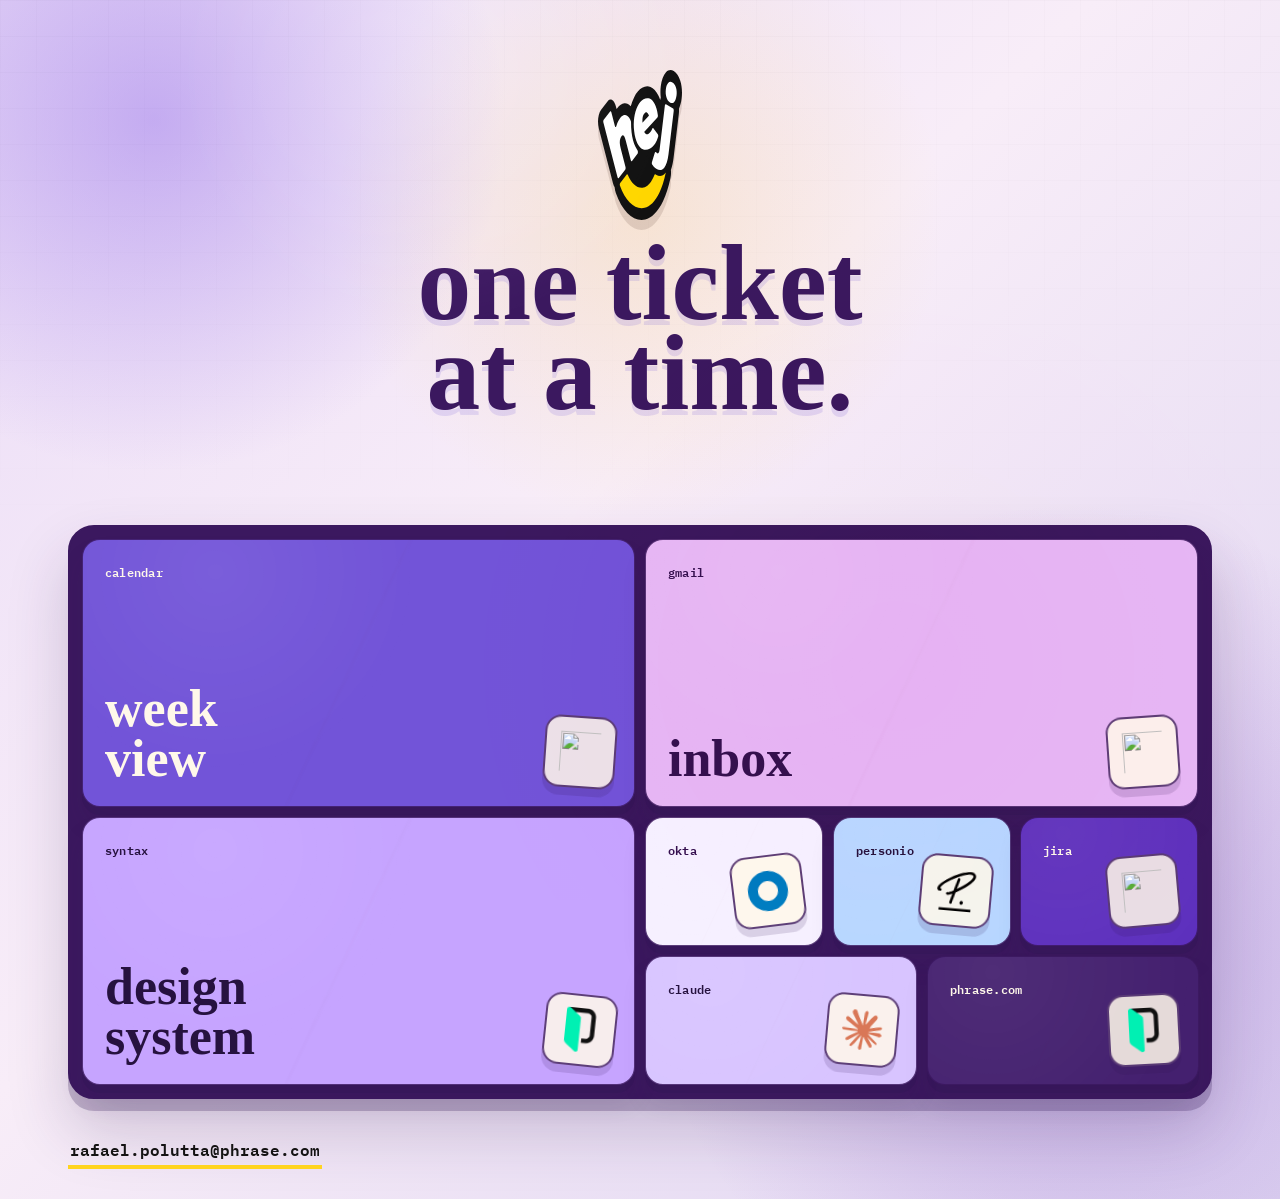
==== phrase/index.html @ d0001776 "Refactor hejhub static site structure" ====
<!DOCTYPE html>
<html lang="en">
<head>
  <meta charset="utf-8">
  <meta name="viewport" content="width=device-width, initial-scale=1">
  <meta name="color-scheme" content="light">
  <title>Phrase Work Links - hejhub</title>
  <meta name="description" content="Focused Phrase work links for Rafael Polutta: calendar, inbox, design system, tasks, people tools, and product shortcuts.">
  <meta name="author" content="Rafael Polutta">
  <meta name="robots" content="index, follow, max-image-preview:large">
  <link rel="canonical" href="https://hejhub.com/phrase/">
  <meta property="og:type" content="website">
  <meta property="og:site_name" content="hejhub">
  <meta property="og:title" content="Phrase Work Links - hejhub">
  <meta property="og:description" content="Focused Phrase work links for Rafael Polutta: calendar, inbox, design system, tasks, people tools, and product shortcuts.">
  <meta property="og:url" content="https://hejhub.com/phrase/">
  <meta property="og:image" content="https://hejhub.com/assets/images/portrait.png">
  <meta property="og:image:alt" content="Rafael Polutta">
  <meta name="twitter:card" content="summary_large_image">
  <meta name="twitter:title" content="Phrase Work Links - hejhub">
  <meta name="twitter:description" content="Focused Phrase work links for Rafael Polutta: calendar, inbox, design system, tasks, people tools, and product shortcuts.">
  <meta name="twitter:image" content="https://hejhub.com/assets/images/portrait.png">
  <link rel="apple-touch-icon" sizes="180x180" href="/apple-touch-icon.png?v=20260611a">
  <link rel="icon" type="image/png" sizes="32x32" href="/favicon-32x32.png?v=20260611a">
  <link rel="icon" type="image/png" sizes="16x16" href="/favicon-16x16.png?v=20260611a">
  <link rel="icon" href="/favicon.ico?v=20260611a" sizes="any">
  <link rel="shortcut icon" href="/favicon.ico?v=20260611a">
  <link rel="icon" href="/favicon.svg?v=20260611a" type="image/svg+xml">
  <link rel="preconnect" href="https://fonts.googleapis.com">
  <link rel="preconnect" href="https://fonts.gstatic.com" crossorigin>
  <link rel="preconnect" href="https://cdn.jsdelivr.net">
  <link href="https://fonts.googleapis.com/css2?family=IBM+Plex+Mono:wght@400;500;600&family=Inter:wght@500;600;800;900&display=swap" rel="stylesheet">
  <link rel="stylesheet" href="../assets/css/core.css?v=20260612b">
  <link rel="stylesheet" href="../assets/css/work.css?v=20260612b">
  <script type="application/ld+json">
  {
    "@context": "https://schema.org",
    "@graph": [
      {
        "@type": "Person",
        "@id": "https://hejrafa.com/#rafael-polutta",
        "name": "Rafael Polutta",
        "alternateName": [
          "Rafa",
          "hejrafa"
        ],
        "url": "https://hejrafa.com/",
        "image": "https://hejhub.com/assets/images/portrait.png",
        "email": "mailto:contact@hejrafa.com",
        "jobTitle": "Product Designer",
        "description": "Rafael Polutta is a Hamburg-based product designer who builds useful personal tools, design systems, mobile apps, and mindful digital products.",
        "address": {
          "@type": "PostalAddress",
          "addressLocality": "Hamburg",
          "addressCountry": "DE"
        },
        "worksFor": {
          "@type": "Organization",
          "name": "Phrase",
          "url": "https://phrase.com/"
        },
        "sameAs": [
          "https://hejrafa.com/",
          "https://github.com/hejrafa",
          "https://bsky.app/profile/hejrafa.com",
          "https://letterboxd.com/hejrafa/",
          "https://pinterest.com/hejrafa",
          "https://www.curseforge.com/members/hejrafa/projects",
          "https://www.youtube.com/@hejrafa"
        ]
      },
      {
        "@type": "WebSite",
        "@id": "https://hejhub.com/#website",
        "name": "hejhub",
        "url": "https://hejhub.com/",
        "description": "Rafael Polutta's personal link hub for films, music, reading, social links, creator tools, analytics, projects, and daily shortcuts.",
        "publisher": {
          "@id": "https://hejrafa.com/#rafael-polutta"
        }
      },
      {
        "@type": "WebPage",
        "@id": "https://hejhub.com/phrase/#webpage",
        "name": "Phrase Work Links - hejhub",
        "url": "https://hejhub.com/phrase/",
        "description": "Focused Phrase work links for Rafael Polutta: calendar, inbox, design system, tasks, people tools, and product shortcuts.",
        "inLanguage": "en",
        "dateModified": "2026-06-12",
        "isPartOf": {
          "@id": "https://hejhub.com/#website"
        },
        "author": {
          "@id": "https://hejrafa.com/#rafael-polutta"
        },
        "primaryImageOfPage": {
          "@type": "ImageObject",
          "url": "https://hejhub.com/assets/images/portrait.png"
        }
      }
    ]
  }
  </script>
</head>
<body class="work-page">
  <div class="page-shell work-shell">
    <header class="site-header work-header">
      <section class="hero work-hero">
        <h1><span id="work-dynamic-line">deep work.</span></h1>
      </section>

      <a class="brand" href="../" aria-label="hejhub home">
        <img src="../assets/icons/hej-logo.svg" alt="">
      </a>
    </header>

    <div class="work-mode-spacer" aria-hidden="true"></div>

    <main>
      <section class="work-bento" aria-label="Phrase work links">
<a class="tile work-tile tile-work-calendar" href="https://calendar.google.com/calendar/u/0/r/week?pli=1" target="_blank" rel="noopener" aria-label="Google Calendar">
  <span class="tile-kicker">calendar</span>
  <img class="work-logo" src="../assets/icons/work/googlecalendar.svg" alt="">
  <span class="tile-title">week<br>view</span>
</a>

<a class="tile work-tile tile-work-mail" href="https://mail.google.com/mail/u/0/#inbox" target="_blank" rel="noopener" aria-label="Gmail inbox">
  <span class="tile-kicker">gmail</span>
  <img class="work-logo" src="../assets/icons/work/gmail.svg" alt="">
  <span class="tile-title">inbox</span>
</a>

<a class="tile work-tile tile-work-syntax" href="https://design.phrase.com/81cc57001/p/69797f-syntax" target="_blank" rel="noopener" aria-label="Phrase Syntax in Figma">
  <span class="tile-kicker">syntax</span>
  <img class="work-logo work-logo-phrase" src="../assets/icons/work/phrase.png" alt="">
  <span class="tile-title">design<br>system</span>
</a>

<a class="tile work-tile tile-work-okta" href="https://memsource.okta.com/app/UserHome" target="_blank" rel="noopener" aria-label="Okta apps">
  <span class="tile-kicker">okta</span>
  <img class="work-logo" src="../assets/icons/work/okta.svg" alt="">
  <span class="tile-title">app<br>home</span>
</a>

<a class="tile work-tile tile-work-personio" href="https://phrase.app.personio.com" target="_blank" rel="noopener" aria-label="Personio">
  <span class="tile-kicker">personio</span>
  <img class="work-logo" src="../assets/icons/work/personio.svg" alt="">
  <span class="tile-title">people<br>things</span>
</a>

<a class="tile work-tile tile-work-jira" href="https://phrase.atlassian.net/jira/software/c/projects/DESIGN/boards/144?assignee=5f72e890459d4200694e8195" target="_blank" rel="noopener" aria-label="Jira design board">
  <span class="tile-kicker">jira</span>
  <img class="work-logo" src="../assets/icons/work/jira.svg" alt="">
  <span class="tile-title">design<br>board</span>
</a>

<a class="tile work-tile tile-work-claude" href="https://claude.ai" target="_blank" rel="noopener" aria-label="Claude">
  <span class="tile-kicker">claude</span>
  <img class="work-logo" src="../assets/icons/work/claude.svg" alt="">
  <span class="tile-title">thinking<br>room</span>
</a>

<a class="tile work-tile tile-work-phrase" href="https://phrase.com" target="_blank" rel="noopener" aria-label="Phrase">
  <span class="tile-kicker">phrase.com</span>
  <img class="work-logo work-logo-phrase" src="../assets/icons/work/phrase.png" alt="">
  <span class="tile-title">home<br>base</span>
</a>
      </section>
    </main>

    <footer class="site-footer">
      <a class="email-link" href="mailto:rafael.polutta@phrase.com">rafael.polutta@phrase.com</a>
    </footer>
  </div>
  <script src="../assets/js/shared.js?v=20260612b"></script>
  <script src="../assets/js/phrase.js?v=20260612b"></script>
</body>
</html>
---- assets/css/core.css ----
/* Global foundations and shared components. */

@font-face {
  font-family: "Redaction";
  font-style: normal;
  font-display: swap;
  font-weight: 400;
  src: url("https://cdn.jsdelivr.net/fontsource/fonts/redaction@latest/latin-400-normal.woff2") format("woff2");
}

@font-face {
  font-family: "Redaction";
  font-style: normal;
  font-display: swap;
  font-weight: 700;
  src: url("https://cdn.jsdelivr.net/fontsource/fonts/redaction@latest/latin-700-normal.woff2") format("woff2");
}

:root {
  --paper: #f4e6d2;
  --paper-hot: #fff1b8;
  --ink: #141313;
  --muted: #5f564b;
  --line: #6f1210;
  --maroon: #6f1210;
  --orange: #ff5a31;
  --yellow: #ffc62e;
  --blue: #2f96ea;
  --violet: #8b63e8;
  --green: #bee116;
  --pink: #efa3bd;
  --red: #ff5632;
  --peach: #ffc38b;
  --cream: #fff8ea;
  --ambient: rgba(47, 35, 20, 0.18);
  --contact: rgba(45, 5, 4, 0.22);
  --create-ink: #101010;
  --create-frame: #101010;
  --create-paper: #f2eee6;
  --shine: rgba(255, 255, 255, 0.38);
  --lift-shadow: rgba(45, 5, 4, 0.28);
  --shadow: 0 28px 70px var(--ambient);
  --radius: 18px;
  --gap: 10px;
  --max: 1180px;
  --pad: 18px;
  --tile-title-feature: 52px;
  --tile-title-side: 32px;
  --tile-title-small: 26px;
  --tile-icon-size: 74px;
  --display: "Redaction", Georgia, serif;
  --sans: Inter, Arial, sans-serif;
  --mono: "IBM Plex Mono", "Courier New", monospace;
}

*,
*::before,
*::after {
  box-sizing: border-box;
}

html {
  min-height: 100%;
  background: var(--paper);
  -webkit-font-smoothing: antialiased;
}

body {
  min-height: 100%;
  margin: 0;
  color: var(--ink);
  font-family: var(--sans);
  background:
    radial-gradient(circle at 12% 12%, rgba(255, 198, 46, 0.5), transparent 24rem),
    radial-gradient(circle at 82% 86%, rgba(111, 18, 16, 0.2), transparent 26rem),
    linear-gradient(135deg, #f1dcc1 0%, #fbefd9 42%, #f4dfc8 100%);
}

body[data-mode="create"] {
  background:
    radial-gradient(circle at 12% 10%, rgba(255, 255, 255, 0.38), transparent 21rem),
    radial-gradient(circle at 84% 78%, rgba(201, 169, 91, 0.2), transparent 25rem),
    linear-gradient(135deg, #e8e2d6 0%, #fbf6eb 46%, #ddd4c5 100%);
}

body::before {
  content: "";
  position: fixed;
  inset: 0;
  pointer-events: none;
  opacity: 0.22;
  background-image:
    linear-gradient(rgba(20, 19, 19, 0.08) 1px, transparent 1px),
    linear-gradient(90deg, rgba(20, 19, 19, 0.06) 1px, transparent 1px);
  background-size: 36px 36px;
  mask-image: linear-gradient(to bottom, #000 0%, transparent 76%);
}

body::after {
  content: "";
  position: fixed;
  inset: 0;
  pointer-events: none;
  background:
    radial-gradient(circle at 34% 8%, rgba(255, 255, 255, 0.38), transparent 16rem),
    radial-gradient(circle at 70% 74%, rgba(111, 18, 16, 0.12), transparent 28rem);
  mix-blend-mode: soft-light;
}

body[data-mode="create"]::after {
  background:
    radial-gradient(circle at 30% 10%, rgba(255, 255, 255, 0.36), transparent 16rem),
    radial-gradient(circle at 72% 78%, rgba(16, 16, 16, 0.12), transparent 28rem);
}

a,
button {
  color: inherit;
  font: inherit;
}

a {
  text-decoration: none;
}

button {
  border: 0;
  background: none;
  cursor: pointer;
}

img {
  display: block;
}

[hidden] {
  display: none !important;
}

.page-shell {
  width: min(100%, var(--max));
  min-height: 100svh;
  margin: 0 auto;
  padding: 84px var(--pad) 30px;
}

.site-header {
  display: flex;
  flex-direction: column-reverse;
  align-items: center;
  gap: 18px;
  margin-bottom: 34px;
}

.brand {
  display: block;
}

.brand img {
  width: clamp(84px, 6vw, 110px);
  height: auto;
  filter: drop-shadow(0 10px 0 rgba(45, 5, 4, 0.12));
  transition: transform 420ms cubic-bezier(0.34, 1.56, 0.64, 1), filter 220ms ease;
}

.site-header {
  animation: load-rise 560ms cubic-bezier(0.22, 1, 0.36, 1) both;
}

.mode-row {
  animation: load-rise 560ms 80ms cubic-bezier(0.22, 1, 0.36, 1) both;
}

.bento {
  animation: tray-in 680ms 140ms cubic-bezier(0.22, 1, 0.36, 1) both;
}

.tile {
  animation: tile-in 620ms cubic-bezier(0.22, 1, 0.36, 1) backwards;
}

.tile:nth-child(1) { animation-delay: 150ms; }
.tile:nth-child(2) { animation-delay: 190ms; }
.tile:nth-child(3) { animation-delay: 230ms; }
.tile:nth-child(4) { animation-delay: 260ms; }
.tile:nth-child(5) { animation-delay: 290ms; }
.tile:nth-child(6) { animation-delay: 320ms; }
.tile:nth-child(7) { animation-delay: 350ms; }
.tile:nth-child(8) { animation-delay: 380ms; }

.site-footer {
  animation: load-rise 520ms 620ms cubic-bezier(0.22, 1, 0.36, 1) both;
}

.brand:hover img {
  transform: rotate(-7deg) scale(1.08);
  filter: drop-shadow(0 14px 0 rgba(45, 5, 4, 0.16));
}

.mode-switch {
  position: relative;
  display: grid;
  grid-template-columns: 1fr 1fr;
  width: 204px;
  min-height: 42px;
  padding: 5px;
  border: 0;
  border-radius: 18px;
  background: var(--maroon);
  transform-style: preserve-3d;
  box-shadow:
    0 7px 0 rgba(45, 5, 4, 0.22),
    0 18px 26px rgba(47, 35, 20, 0.14);
  transform: rotate(-0.4deg) rotateX(var(--rx, 0deg)) rotateY(var(--ry, 0deg));
  transition: transform 280ms cubic-bezier(0.34, 1.56, 0.64, 1), box-shadow 220ms ease;
}

body[data-mode="create"] .mode-switch {
  background: var(--create-frame);
  box-shadow:
    0 7px 0 rgba(16, 16, 16, 0.22),
    0 18px 26px rgba(20, 19, 19, 0.14);
}

.mode-switch::before {
  content: none;
}

.mode-switch:hover {
  transform: translateY(-4px) rotate(0.3deg) rotateX(var(--rx, 0deg)) rotateY(var(--ry, 0deg));
  box-shadow:
    0 10px 0 rgba(45, 5, 4, 0.24),
    0 24px 32px rgba(47, 35, 20, 0.16);
}

.mode-switch:active {
  transform: translateY(2px) rotate(-0.2deg);
  box-shadow:
    0 3px 0 rgba(45, 5, 4, 0.24),
    0 10px 18px rgba(47, 35, 20, 0.12),
    inset 0 2px 4px rgba(45, 5, 4, 0.24);
}

.mode-row {
  display: flex;
  justify-content: center;
  margin: 0 0 30px;
}

.mode-button {
  position: relative;
  z-index: 5;
  border-radius: 999px;
  font-family: var(--display);
  font-size: 18px;
  font-weight: 700;
  line-height: 1;
  text-transform: lowercase;
  color: var(--cream);
  transform: translateZ(18px);
  transition: color 180ms ease, transform 220ms cubic-bezier(0.34, 1.56, 0.64, 1);
}

.mode-button:hover {
  transform: translateY(-1px) translateZ(18px);
}

.mode-button.is-active {
  color: var(--maroon);
}

body[data-mode="create"] .mode-button.is-active {
  color: var(--create-ink);
}

.mode-thumb {
  position: absolute;
  z-index: 1;
  top: 5px;
  left: 5px;
  width: calc(50% - 4px);
  height: calc(100% - 10px);
  border-radius: 13px;
  background:
    linear-gradient(180deg, rgba(255, 255, 255, 0.82), transparent 42%),
    var(--cream);
  box-shadow:
    inset 0 -4px 0 rgba(111, 18, 16, 0.1),
    0 4px 0 rgba(45, 5, 4, 0.18);
  transform: translateZ(10px);
  transition: transform 360ms cubic-bezier(0.34, 1.56, 0.64, 1), border-radius 240ms ease, box-shadow 220ms ease;
}

.mode-switch[data-mode="create"] .mode-thumb {
  transform: translateX(100%) translateZ(10px);
  background:
    linear-gradient(180deg, rgba(255, 255, 255, 0.9), transparent 45%),
    #f5fbff;
}

.hero {
  max-width: 980px;
  margin: 0;
  text-align: center;
}

.eyebrow {
  margin: 0 0 12px;
  color: var(--muted);
  font-family: var(--mono);
  font-size: 12px;
  font-weight: 600;
  line-height: 1.4;
  text-transform: uppercase;
  letter-spacing: 0.08em;
}

.hero h1 {
  min-height: clamp(112px, 11vw, 158px);
  margin: 0;
  margin-inline: auto;
  max-width: 920px;
  font-family: var(--display);
  font-size: clamp(76px, 8.4vw, 136px);
  font-weight: 700;
  line-height: 0.84;
  letter-spacing: 0;
  font-kerning: normal;
  font-feature-settings: "kern" 1, "liga" 1;
  text-wrap: balance;
  color: var(--maroon);
  text-shadow: 0 6px 0 rgba(111, 18, 16, 0.08);
  transition: color 300ms ease, text-shadow 300ms ease;
}

body[data-mode="create"] .hero h1 {
  color: var(--create-ink);
  text-shadow: 0 6px 0 rgba(36, 90, 34, 0.08);
}

.email-link {
  display: inline-flex;
  color: var(--ink);
  font-family: var(--mono);
  font-size: 16px;
  font-weight: 600;
  padding: 3px 2px 6px;
  background-image: linear-gradient(#ffd41f, #ffd41f);
  background-position: 0 100%;
  background-repeat: no-repeat;
  background-size: 100% 4px;
  text-decoration: none;
  transition: transform 240ms cubic-bezier(0.34, 1.56, 0.64, 1), color 180ms ease, background-size 220ms ease, filter 180ms ease;
}

.email-link:hover {
  color: var(--maroon);
  background-size: 72% 4px;
  filter: drop-shadow(0 5px 0 rgba(45, 5, 4, 0.12));
  transform: translateX(8px) translateY(-2px) rotate(-1deg);
}

.tile {
  position: relative;
  isolation: isolate;
  overflow: visible;
  min-height: 0;
  padding: 22px;
  display: flex;
  flex-direction: column;
  justify-content: space-between;
  border: 1px solid rgba(111, 18, 16, 0.9);
  border-radius: var(--radius);
  background: var(--tile-bg, var(--cream));
  transform-style: preserve-3d;
  will-change: transform;
  box-shadow:
    0 8px 0 rgba(45, 5, 4, 0.18),
    0 18px 24px rgba(47, 35, 20, 0.1);
  transition: transform 320ms cubic-bezier(0.34, 1.56, 0.64, 1), filter 180ms ease, border-radius 320ms ease, box-shadow 220ms ease;
}

.tile > * {
  min-width: 0;
}

.tile::before {
  content: "";
  position: absolute;
  inset: 0;
  z-index: 1;
  pointer-events: none;
  opacity: 0.1;
  border-radius: inherit;
  background:
    radial-gradient(circle at var(--mx, 24%) var(--my, 12%), rgba(255, 255, 255, 0.58), transparent 13rem),
    linear-gradient(115deg, transparent 48%, rgba(111, 18, 16, 0.12) 48.4%, transparent 49%);
}

.tile::after {
  content: none;
}

.tile:hover {
  transform: translateY(-14px) rotate(var(--tilt, 0deg)) rotateX(var(--rx, 0deg)) rotateY(var(--ry, 0deg));
  filter: saturate(1.12);
  border-radius: calc(var(--radius) + 6px);
  box-shadow:
    0 14px 0 rgba(45, 5, 4, 0.2),
    0 28px 32px rgba(47, 35, 20, 0.12);
}

.tile:active {
  transform: translateY(-2px) rotate(var(--tilt, 0deg)) rotateX(var(--rx, 0deg)) rotateY(var(--ry, 0deg)) scale(0.992);
  box-shadow:
    0 5px 0 rgba(45, 5, 4, 0.24),
    0 12px 18px rgba(47, 35, 20, 0.1);
}

.tile:hover .tile-icon {
  animation: bubble-pop 520ms cubic-bezier(0.34, 1.56, 0.64, 1);
}

.tile:hover .poster {
  animation: poster-wiggle 540ms cubic-bezier(0.34, 1.56, 0.64, 1);
}

.tile-kicker,
.tile-title {
  position: relative;
  z-index: 3;
  transform: translateZ(16px);
}

.tile-kicker {
  font-family: var(--mono);
  font-size: 12px;
  font-weight: 600;
  text-transform: lowercase;
  letter-spacing: 0.02em;
}

.tile-title {
  position: relative;
  z-index: 3;
  max-width: 16rem;
  font-family: var(--display);
  font-size: var(--tile-title-small);
  font-weight: 700;
  line-height: 0.96;
  text-transform: lowercase;
  overflow-wrap: break-word;
}

.tile-arrow {
  position: absolute;
  top: 18px;
  right: 20px;
  z-index: 4;
  font-family: var(--mono);
  font-size: 22px;
}

.tile-icon {
  position: absolute;
  right: 22px;
  bottom: 20px;
  z-index: 4;
  width: var(--tile-icon-size);
  height: var(--tile-icon-size);
  object-fit: contain;
  transform: translateZ(34px) rotate(var(--icon-tilt, -3deg));
  filter: drop-shadow(0 12px 0 rgba(45, 5, 4, 0.18)) drop-shadow(0 18px 16px rgba(47, 35, 20, 0.12));
  transition: transform 320ms cubic-bezier(0.34, 1.56, 0.64, 1), filter 180ms ease;
}

.site-footer {
  display: flex;
  align-items: flex-start;
  justify-content: flex-start;
  margin-top: 34px;
  color: var(--muted);
  font-family: var(--mono);
  font-size: 16px;
}

.site-footer a {
  color: var(--ink);
  text-decoration: none;
}

@media (max-width: 760px) {
  :root {
    --pad: 14px;
    --radius: 16px;
    --tile-title-feature: 42px;
    --tile-title-side: 28px;
    --tile-title-small: 24px;
    --tile-icon-size: 68px;
  }

  .page-shell {
    padding-top: 58px;
  }

  .site-header {
    align-items: center;
    margin-bottom: 28px;
  }

  .mode-switch {
    width: 194px;
  }

  .mode-row {
    margin-bottom: 26px;
  }

  .hero {
    text-align: center;
  }

  .hero h1 {
    min-height: 112px;
    font-size: clamp(56px, 13.5vw, 88px);
  }

  .tile {
    min-height: 148px;
    padding: 16px;
  }

  .tile-title {
    display: none;
  }

  .site-footer {
    flex-direction: column;
    align-items: center;
    justify-content: center;
    text-align: center;
  }

  .email-link {
    justify-content: center;
  }
}

@keyframes bubble-pop {
  0% { transform: translateZ(34px) scale(1) rotate(var(--icon-tilt, -3deg)); }
  45% { transform: translateZ(44px) scale(1.18) rotate(-5deg); }
  72% { transform: translateZ(30px) scale(0.94) rotate(3deg); }
  100% { transform: translateZ(34px) scale(1) rotate(var(--icon-tilt, -3deg)); }
}

@keyframes poster-wiggle {
  0% { translate: 0 0; }
  40% { translate: 0 -10px; }
  68% { translate: 0 3px; }
  100% { translate: 0 0; }
}

@keyframes load-rise {
  0% {
    opacity: 0;
    transform: translateY(22px) scale(0.985);
  }
  100% {
    opacity: 1;
    transform: translateY(0) scale(1);
  }
}

@keyframes tray-in {
  0% {
    opacity: 0;
    transform: translateY(30px) scale(0.98);
    filter: blur(4px);
  }
  100% {
    opacity: 1;
    transform: translateY(0) scale(1);
    filter: blur(0);
  }
}

@keyframes tile-in {
  0% {
    opacity: 0;
    transform: translateY(28px) rotate(-1deg) scale(0.96);
  }
  100% {
    opacity: 1;
    transform: translateY(0) rotate(0deg) scale(1);
  }
}

@media (prefers-reduced-motion: reduce) {
  *,
  *::before,
  *::after {
    scroll-behavior: auto !important;
    transition-duration: 0.01ms !important;
    animation-duration: 0.01ms !important;
    animation-iteration-count: 1 !important;
  }
}
---- assets/css/work.css ----
/* Phrase work page layout. */


.work-page {
  background:
    radial-gradient(circle at 12% 10%, rgba(139, 99, 232, 0.42), transparent 22rem),
    radial-gradient(circle at 84% 78%, rgba(106, 45, 188, 0.28), transparent 27rem),
    radial-gradient(circle at 50% 18%, rgba(255, 198, 46, 0.18), transparent 19rem),
    linear-gradient(135deg, #eadcf7 0%, #f8edf8 44%, #ded4f1 100%);
}

.work-shell {
  padding-top: 70px;
}

.work-header {
  margin-bottom: 34px;
}

.work-hero h1 {
  color: #3b185f;
  text-shadow: 0 6px 0 rgba(114, 84, 216, 0.16);
}

.work-mode-spacer {
  height: 42px;
  margin: 0 0 30px;
}

.work-bento {
  display: grid;
  grid-template-columns: repeat(12, minmax(0, 1fr));
  grid-template-rows: repeat(4, 129px);
  gap: var(--gap);
  padding: 12px;
  border: 2px solid #3b185f;
  border-radius: calc(var(--radius) + 8px);
  background: #3b185f;
  box-shadow:
    0 12px 0 rgba(43, 20, 80, 0.24),
    0 32px 62px rgba(54, 31, 83, 0.2);
  perspective: 1100px;
}

.work-tile {
  --tile-bg: var(--cream);
  border-color: rgba(59, 24, 95, 0.82);
  color: var(--ink);
  overflow: hidden;
  box-shadow:
    0 8px 0 rgba(43, 20, 80, 0.18),
    0 18px 24px rgba(54, 31, 83, 0.1);
}

.work-tile:hover {
  box-shadow:
    0 14px 0 rgba(43, 20, 80, 0.2),
    0 28px 32px rgba(54, 31, 83, 0.14);
}

.work-tile:active {
  box-shadow:
    0 5px 0 rgba(43, 20, 80, 0.24),
    0 12px 18px rgba(54, 31, 83, 0.12);
}

.work-tile .tile-title {
  max-width: calc(100% - 84px);
  font-size: var(--tile-title-side);
}

.work-logo {
  position: absolute;
  right: 18px;
  bottom: 18px;
  z-index: 4;
  width: 72px;
  height: 72px;
  padding: 14px;
  border: 2px solid rgba(59, 24, 95, 0.82);
  border-radius: 16px;
  background: rgba(255, 248, 234, 0.86);
  box-shadow: 0 8px 0 rgba(43, 20, 80, 0.14);
  object-fit: contain;
  transform: translateZ(34px) rotate(var(--icon-tilt, -3deg));
  transition: transform 320ms cubic-bezier(0.34, 1.56, 0.64, 1), box-shadow 220ms ease;
}

.work-logo-phrase {
  padding: 12px 19px;
}

.work-tile:hover .work-logo {
  transform: translateY(-5px) translateZ(44px) rotate(var(--icon-tilt, -3deg));
  box-shadow: 0 12px 0 rgba(43, 20, 80, 0.14);
}

.tile-work-calendar {
  --tile-bg: #7254d8;
  --tilt: -0.8deg;
  --icon-tilt: 4deg;
  grid-column: 1 / span 6;
  grid-row: 1 / span 2;
  color: var(--cream);
}

.tile-work-mail {
  --tile-bg: #e6b7f4;
  --tilt: 0.7deg;
  --icon-tilt: -4deg;
  grid-column: 7 / span 6;
  grid-row: 1 / span 2;
  color: #351151;
}

.tile-work-syntax {
  --tile-bg: #c6a4ff;
  --tilt: -0.5deg;
  --icon-tilt: 6deg;
  grid-column: 1 / span 6;
  grid-row: 3 / span 2;
  color: #26123f;
}

.tile-work-syntax .tile-title,
.tile-work-calendar .tile-title,
.tile-work-mail .tile-title {
  font-size: var(--tile-title-feature);
}

.tile-work-okta .tile-title,
.tile-work-personio .tile-title,
.tile-work-jira .tile-title,
.tile-work-claude .tile-title,
.tile-work-phrase .tile-title {
  display: none;
}

.tile-work-okta {
  --tile-bg: #f6f0ff;
  --tilt: 0.5deg;
  --icon-tilt: -7deg;
  grid-column: 7 / span 2;
  grid-row: 3;
  color: #351151;
}

.tile-work-personio {
  --tile-bg: #b7d6ff;
  --tilt: -0.7deg;
  --icon-tilt: 5deg;
  grid-column: 9 / span 2;
  grid-row: 3;
  color: #26123f;
}

.tile-work-jira {
  --tile-bg: #5c2ebd;
  --tilt: 0.8deg;
  --icon-tilt: -5deg;
  grid-column: 11 / span 2;
  grid-row: 3;
  color: var(--cream);
}

.tile-work-claude {
  --tile-bg: #d8c4ff;
  --tilt: -0.4deg;
  --icon-tilt: 5deg;
  grid-column: 7 / span 3;
  grid-row: 4;
  color: #26123f;
}

.tile-work-phrase {
  --tile-bg: #44206f;
  --tilt: 0.6deg;
  --icon-tilt: -3deg;
  grid-column: 10 / span 3;
  grid-row: 4;
  color: var(--cream);
}

@media (max-width: 760px) {
  .work-shell {
    padding-top: 58px;
  }

  .work-mode-spacer {
    margin-bottom: 26px;
  }

  .work-bento {
    grid-template-columns: repeat(2, minmax(0, 1fr));
    grid-template-rows: none;
    grid-auto-rows: minmax(136px, auto);
  }

  .work-tile {
    grid-column: span 1;
    grid-row: auto;
  }

  .tile-work-calendar,
  .tile-work-mail {
    grid-column: span 2;
    min-height: 220px;
  }

  .tile-work-syntax {
    grid-column: span 2;
    min-height: 188px;
  }

  .work-logo {
    right: 16px;
    bottom: 16px;
    width: 66px;
    height: 66px;
    padding: 13px;
  }

  .work-logo-phrase {
    padding: 11px 18px;
  }
}
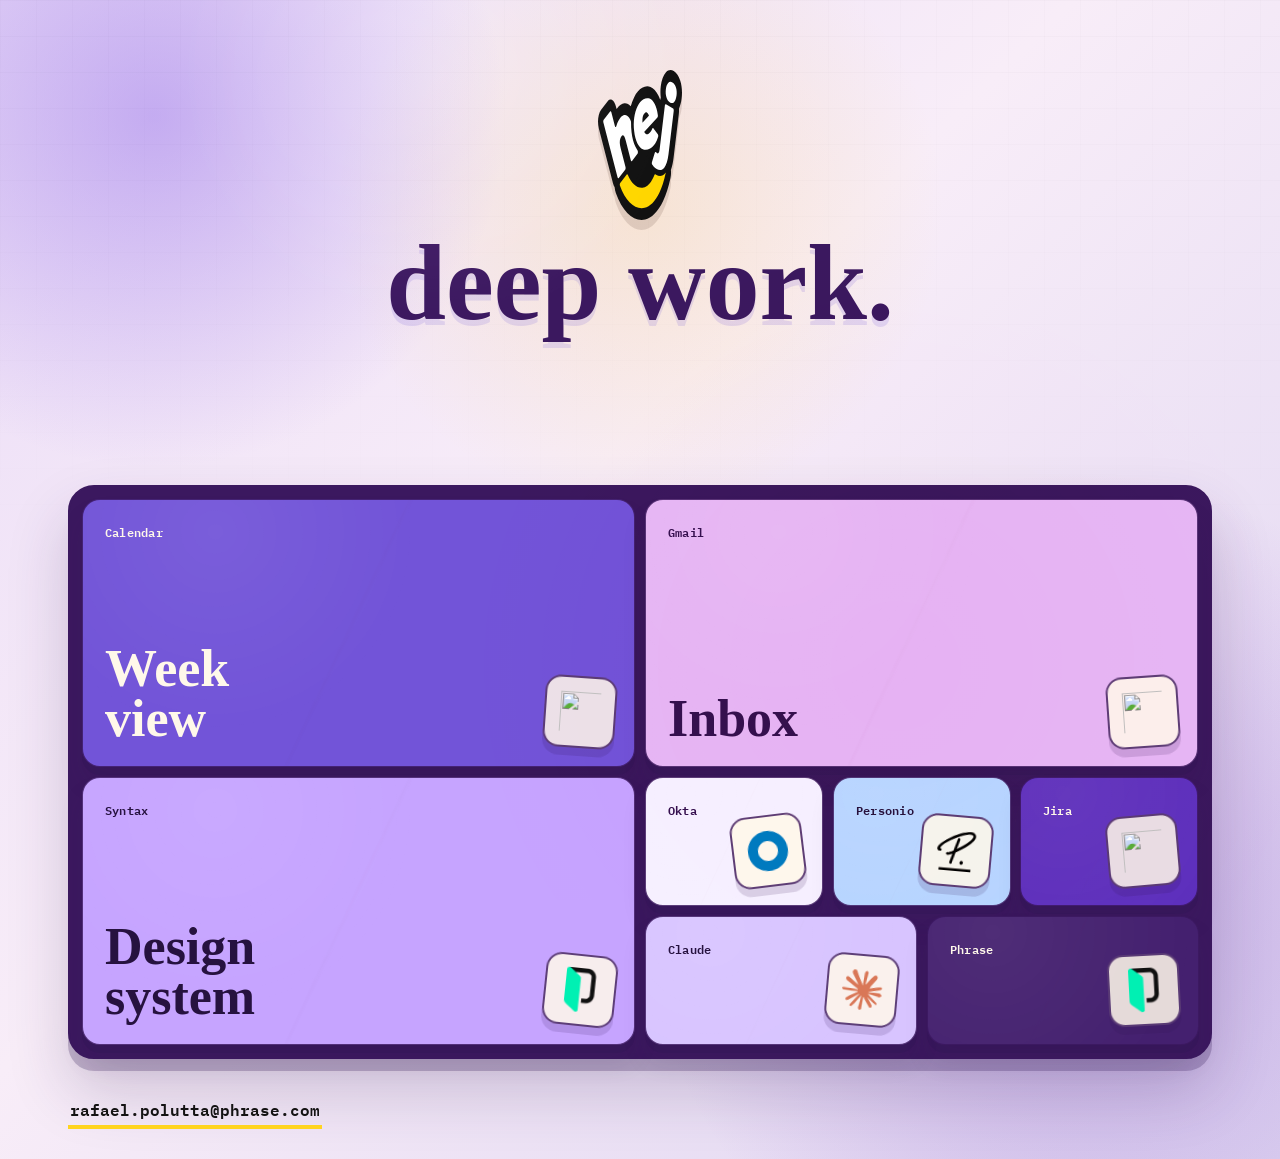
==== commit bf78ac7d: "Update creator links and casing" ====
--- a/phrase/index.html
+++ b/phrase/index.html
@@ -30,8 +30,8 @@
   <link rel="preconnect" href="https://fonts.gstatic.com" crossorigin>
   <link rel="preconnect" href="https://cdn.jsdelivr.net">
   <link href="https://fonts.googleapis.com/css2?family=IBM+Plex+Mono:wght@400;500;600&family=Inter:wght@500;600;800;900&display=swap" rel="stylesheet">
-  <link rel="stylesheet" href="../assets/css/core.css?v=20260612b">
-  <link rel="stylesheet" href="../assets/css/work.css?v=20260612b">
+  <link rel="stylesheet" href="../assets/css/core.css?v=20260813a">
+  <link rel="stylesheet" href="../assets/css/work.css?v=20260813a">
   <script type="application/ld+json">
   {
     "@context": "https://schema.org",
@@ -86,7 +86,7 @@
         "url": "https://hejhub.com/phrase/",
         "description": "Focused Phrase work links for Rafael Polutta: calendar, inbox, design system, tasks, people tools, and product shortcuts.",
         "inLanguage": "en",
-        "dateModified": "2026-06-12",
+        "dateModified": "2026-08-13",
         "isPartOf": {
           "@id": "https://hejhub.com/#website"
         },
@@ -106,7 +106,7 @@
   <div class="page-shell work-shell">
     <header class="site-header work-header">
       <section class="hero work-hero">
-        <h1><span id="work-dynamic-line">deep work.</span></h1>
+        <h1><span id="work-dynamic-line">Deep work.</span></h1>
       </section>
 
       <a class="brand" href="../" aria-label="hejhub home">
@@ -119,51 +119,51 @@
     <main>
       <section class="work-bento" aria-label="Phrase work links">
 <a class="tile work-tile tile-work-calendar" href="https://calendar.google.com/calendar/u/0/r/week?pli=1" target="_blank" rel="noopener" aria-label="Google Calendar">
-  <span class="tile-kicker">calendar</span>
+  <span class="tile-kicker">Calendar</span>
   <img class="work-logo" src="../assets/icons/work/googlecalendar.svg" alt="">
-  <span class="tile-title">week<br>view</span>
+  <span class="tile-title">Week<br>view</span>
 </a>
 
 <a class="tile work-tile tile-work-mail" href="https://mail.google.com/mail/u/0/#inbox" target="_blank" rel="noopener" aria-label="Gmail inbox">
-  <span class="tile-kicker">gmail</span>
+  <span class="tile-kicker">Gmail</span>
   <img class="work-logo" src="../assets/icons/work/gmail.svg" alt="">
-  <span class="tile-title">inbox</span>
+  <span class="tile-title">Inbox</span>
 </a>
 
 <a class="tile work-tile tile-work-syntax" href="https://design.phrase.com/81cc57001/p/69797f-syntax" target="_blank" rel="noopener" aria-label="Phrase Syntax in Figma">
-  <span class="tile-kicker">syntax</span>
+  <span class="tile-kicker">Syntax</span>
   <img class="work-logo work-logo-phrase" src="../assets/icons/work/phrase.png" alt="">
-  <span class="tile-title">design<br>system</span>
+  <span class="tile-title">Design<br>system</span>
 </a>
 
 <a class="tile work-tile tile-work-okta" href="https://memsource.okta.com/app/UserHome" target="_blank" rel="noopener" aria-label="Okta apps">
-  <span class="tile-kicker">okta</span>
+  <span class="tile-kicker">Okta</span>
   <img class="work-logo" src="../assets/icons/work/okta.svg" alt="">
-  <span class="tile-title">app<br>home</span>
+  <span class="tile-title">App<br>home</span>
 </a>
 
 <a class="tile work-tile tile-work-personio" href="https://phrase.app.personio.com" target="_blank" rel="noopener" aria-label="Personio">
-  <span class="tile-kicker">personio</span>
+  <span class="tile-kicker">Personio</span>
   <img class="work-logo" src="../assets/icons/work/personio.svg" alt="">
-  <span class="tile-title">people<br>things</span>
+  <span class="tile-title">People<br>things</span>
 </a>
 
 <a class="tile work-tile tile-work-jira" href="https://phrase.atlassian.net/jira/software/c/projects/DESIGN/boards/144?assignee=5f72e890459d4200694e8195" target="_blank" rel="noopener" aria-label="Jira design board">
-  <span class="tile-kicker">jira</span>
+  <span class="tile-kicker">Jira</span>
   <img class="work-logo" src="../assets/icons/work/jira.svg" alt="">
-  <span class="tile-title">design<br>board</span>
+  <span class="tile-title">Design<br>board</span>
 </a>
 
 <a class="tile work-tile tile-work-claude" href="https://claude.ai" target="_blank" rel="noopener" aria-label="Claude">
-  <span class="tile-kicker">claude</span>
+  <span class="tile-kicker">Claude</span>
   <img class="work-logo" src="../assets/icons/work/claude.svg" alt="">
-  <span class="tile-title">thinking<br>room</span>
+  <span class="tile-title">Thinking<br>room</span>
 </a>
 
 <a class="tile work-tile tile-work-phrase" href="https://phrase.com" target="_blank" rel="noopener" aria-label="Phrase">
-  <span class="tile-kicker">phrase.com</span>
+  <span class="tile-kicker">Phrase</span>
   <img class="work-logo work-logo-phrase" src="../assets/icons/work/phrase.png" alt="">
-  <span class="tile-title">home<br>base</span>
+  <span class="tile-title">Home<br>base</span>
 </a>
       </section>
     </main>
@@ -172,7 +172,7 @@
       <a class="email-link" href="mailto:rafael.polutta@phrase.com">rafael.polutta@phrase.com</a>
     </footer>
   </div>
-  <script src="../assets/js/shared.js?v=20260612b"></script>
-  <script src="../assets/js/phrase.js?v=20260612b"></script>
+  <script src="../assets/js/shared.js?v=20260813a"></script>
+  <script src="../assets/js/phrase.js?v=20260813a"></script>
 </body>
 </html>
--- a/assets/css/core.css
+++ b/assets/css/core.css
@@ -255,7 +255,7 @@
   font-size: 18px;
   font-weight: 700;
   line-height: 1;
-  text-transform: lowercase;
+  text-transform: none;
   color: var(--cream);
   transform: translateZ(18px);
   transition: color 180ms ease, transform 220ms cubic-bezier(0.34, 1.56, 0.64, 1);
@@ -436,7 +436,7 @@
   font-family: var(--mono);
   font-size: 12px;
   font-weight: 600;
-  text-transform: lowercase;
+  text-transform: none;
   letter-spacing: 0.02em;
 }
 
@@ -448,7 +448,7 @@
   font-size: var(--tile-title-small);
   font-weight: 700;
   line-height: 0.96;
-  text-transform: lowercase;
+  text-transform: none;
   overflow-wrap: break-word;
 }
 
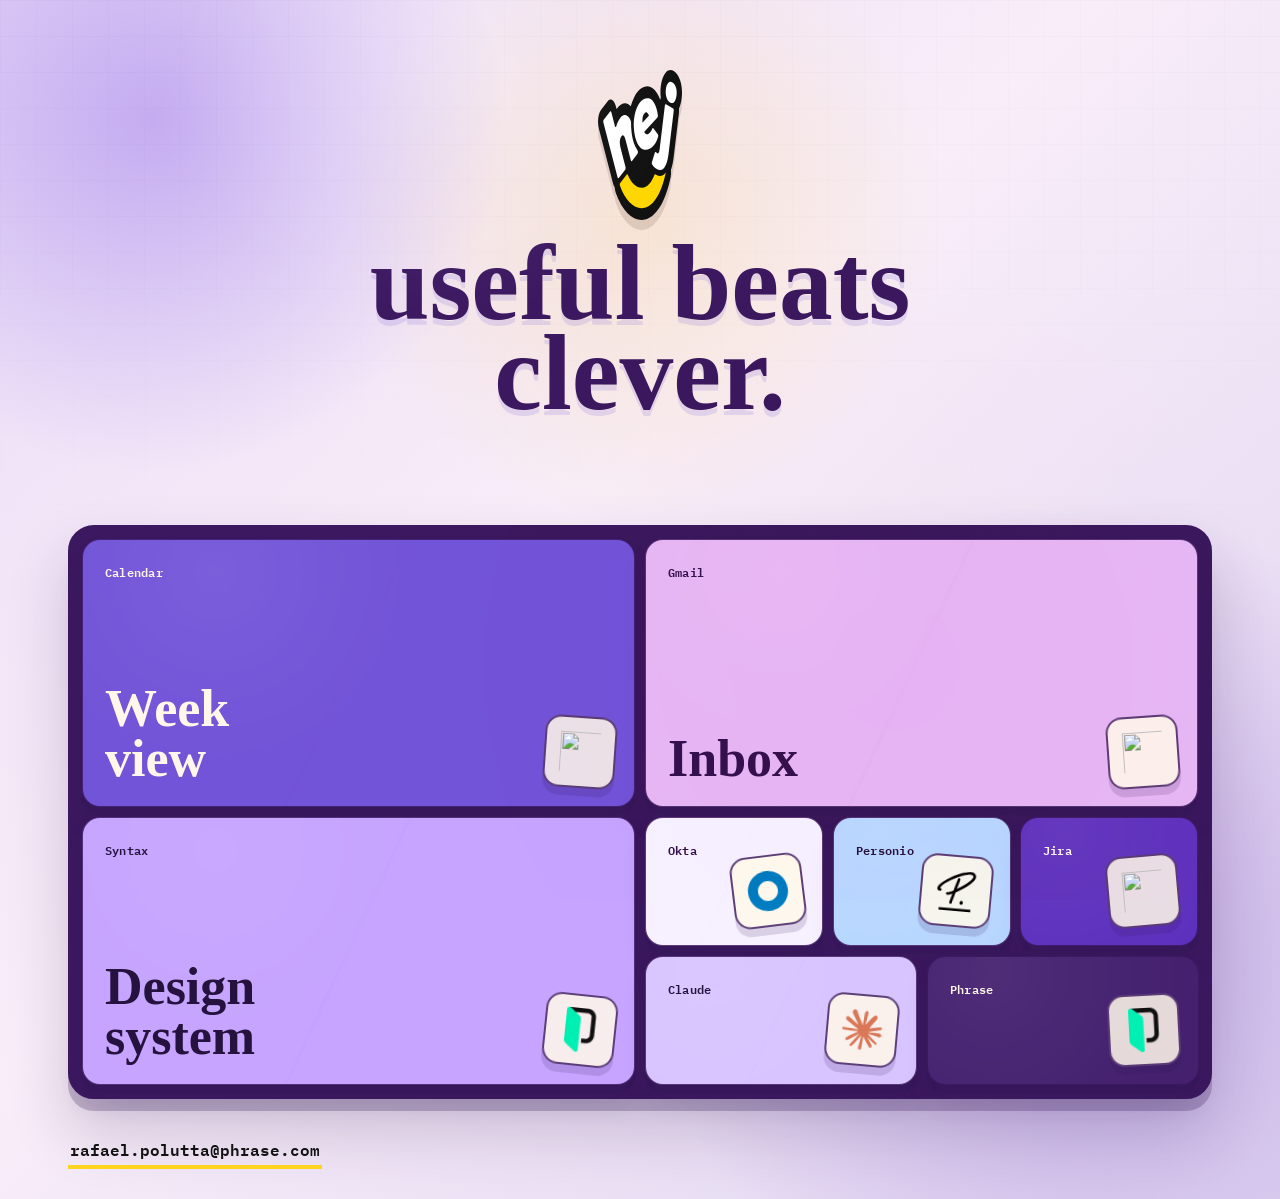
==== commit 0e2b6757: "Refresh homepage links and discovery tiles" ====
--- a/phrase/index.html
+++ b/phrase/index.html
@@ -20,18 +20,18 @@
   <meta name="twitter:title" content="Phrase Work Links - hejhub">
   <meta name="twitter:description" content="Focused Phrase work links for Rafael Polutta: calendar, inbox, design system, tasks, people tools, and product shortcuts.">
   <meta name="twitter:image" content="https://hejhub.com/assets/images/portrait.png">
-  <link rel="apple-touch-icon" sizes="180x180" href="/apple-touch-icon.png?v=20260611a">
-  <link rel="icon" type="image/png" sizes="32x32" href="/favicon-32x32.png?v=20260611a">
-  <link rel="icon" type="image/png" sizes="16x16" href="/favicon-16x16.png?v=20260611a">
-  <link rel="icon" href="/favicon.ico?v=20260611a" sizes="any">
-  <link rel="shortcut icon" href="/favicon.ico?v=20260611a">
-  <link rel="icon" href="/favicon.svg?v=20260611a" type="image/svg+xml">
+  <link rel="apple-touch-icon" sizes="180x180" href="/apple-touch-icon.png?v=20260815a">
+  <link rel="icon" type="image/png" sizes="32x32" href="/favicon-32x32.png?v=20260815a">
+  <link rel="icon" type="image/png" sizes="16x16" href="/favicon-16x16.png?v=20260815a">
+  <link rel="icon" href="/favicon.ico?v=20260815a" sizes="any">
+  <link rel="shortcut icon" href="/favicon.ico?v=20260815a">
+  <link rel="icon" href="/favicon.svg?v=20260815a" type="image/svg+xml">
   <link rel="preconnect" href="https://fonts.googleapis.com">
   <link rel="preconnect" href="https://fonts.gstatic.com" crossorigin>
   <link rel="preconnect" href="https://cdn.jsdelivr.net">
   <link href="https://fonts.googleapis.com/css2?family=IBM+Plex+Mono:wght@400;500;600&family=Inter:wght@500;600;800;900&display=swap" rel="stylesheet">
-  <link rel="stylesheet" href="../assets/css/core.css?v=20260813a">
-  <link rel="stylesheet" href="../assets/css/work.css?v=20260813a">
+  <link rel="stylesheet" href="../assets/css/core.css?v=20260815d">
+  <link rel="stylesheet" href="../assets/css/work.css?v=20260815d">
   <script type="application/ld+json">
   {
     "@context": "https://schema.org",
@@ -172,7 +172,7 @@
       <a class="email-link" href="mailto:rafael.polutta@phrase.com">rafael.polutta@phrase.com</a>
     </footer>
   </div>
-  <script src="../assets/js/shared.js?v=20260813a"></script>
-  <script src="../assets/js/phrase.js?v=20260813a"></script>
+  <script src="../assets/js/shared.js?v=20260815d"></script>
+  <script src="../assets/js/phrase.js?v=20260815d"></script>
 </body>
 </html>
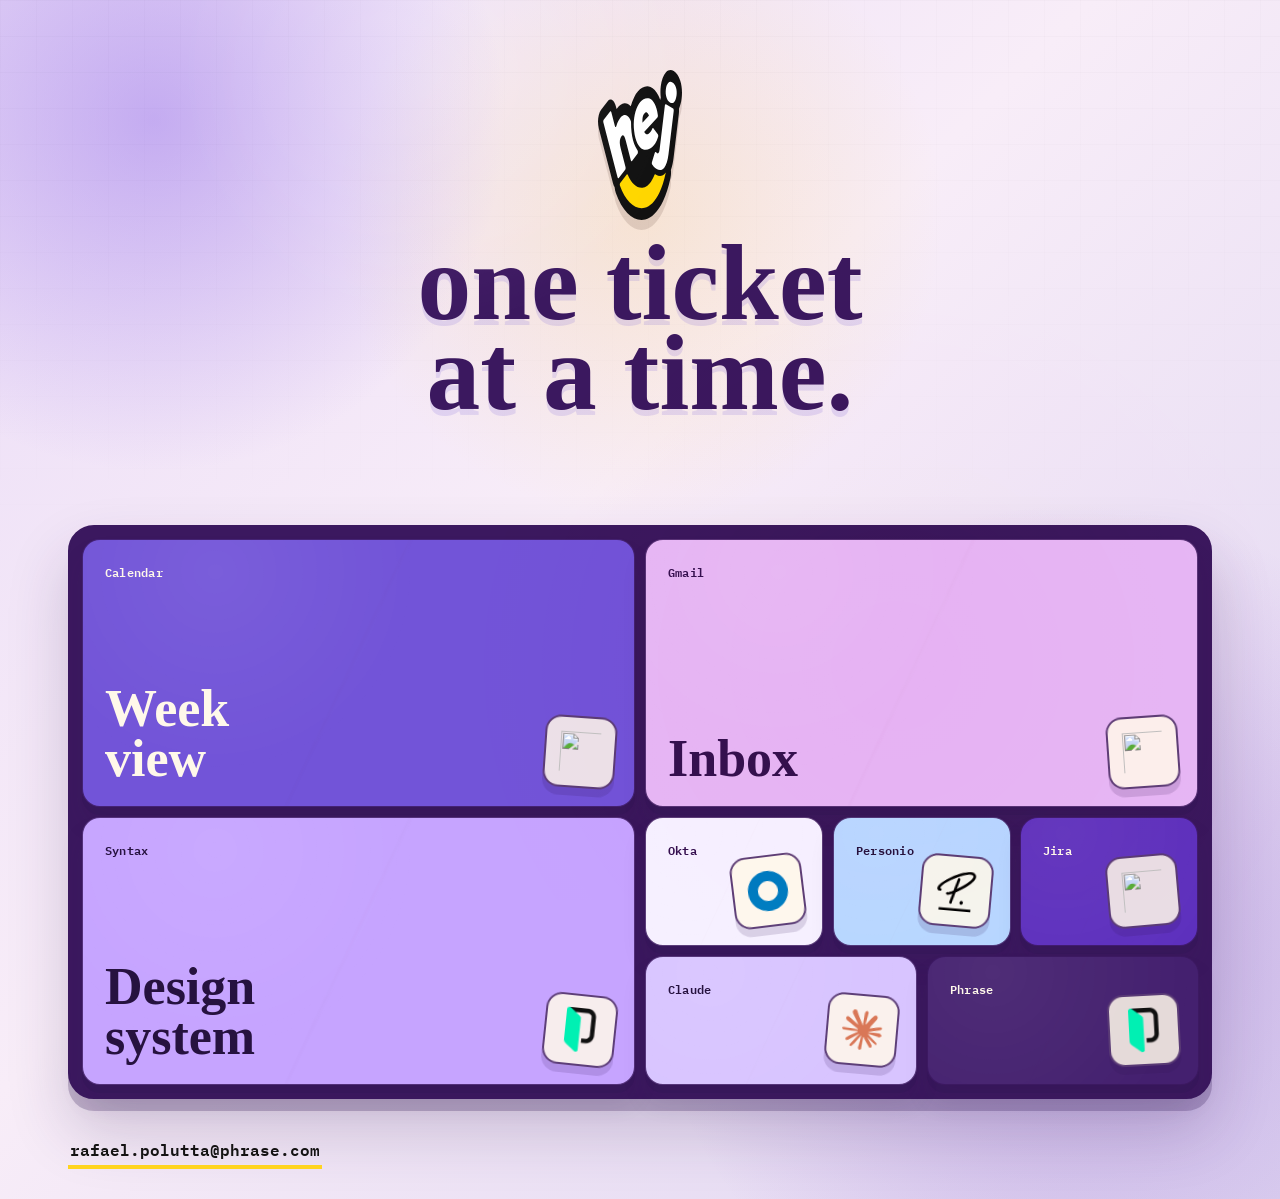
==== commit 3ad0730e: "Automate Booker book refresh" ====
--- a/phrase/index.html
+++ b/phrase/index.html
@@ -30,8 +30,8 @@
   <link rel="preconnect" href="https://fonts.gstatic.com" crossorigin>
   <link rel="preconnect" href="https://cdn.jsdelivr.net">
   <link href="https://fonts.googleapis.com/css2?family=IBM+Plex+Mono:wght@400;500;600&family=Inter:wght@500;600;800;900&display=swap" rel="stylesheet">
-  <link rel="stylesheet" href="../assets/css/core.css?v=20260815d">
-  <link rel="stylesheet" href="../assets/css/work.css?v=20260815d">
+  <link rel="stylesheet" href="../assets/css/core.css?v=20260815e">
+  <link rel="stylesheet" href="../assets/css/work.css?v=20260815e">
   <script type="application/ld+json">
   {
     "@context": "https://schema.org",
@@ -172,7 +172,7 @@
       <a class="email-link" href="mailto:rafael.polutta@phrase.com">rafael.polutta@phrase.com</a>
     </footer>
   </div>
-  <script src="../assets/js/shared.js?v=20260815d"></script>
-  <script src="../assets/js/phrase.js?v=20260815d"></script>
+  <script src="../assets/js/shared.js?v=20260815e"></script>
+  <script src="../assets/js/phrase.js?v=20260815e"></script>
 </body>
 </html>
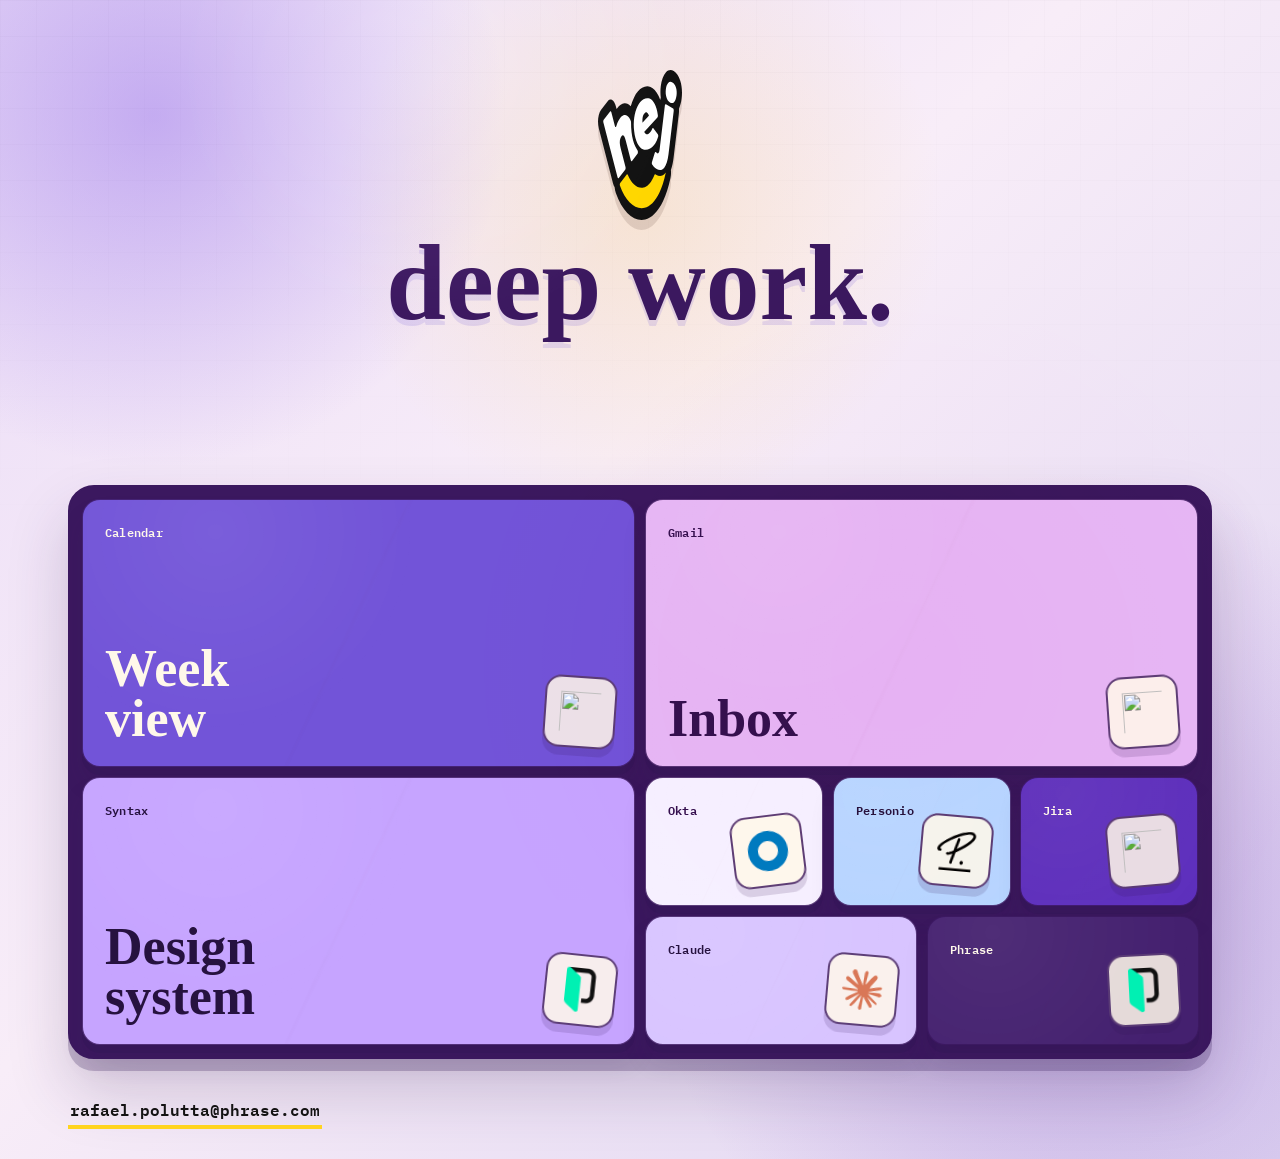
==== commit cc4986a0: "Redesign create mode and grow the code garden - Create: stats stacked left, small tool tiles in the " ====
--- a/phrase/index.html
+++ b/phrase/index.html
@@ -20,18 +20,18 @@
   <meta name="twitter:title" content="Phrase Work Links - hejhub">
   <meta name="twitter:description" content="Focused Phrase work links for Rafael Polutta: calendar, inbox, design system, tasks, people tools, and product shortcuts.">
   <meta name="twitter:image" content="https://hejhub.com/assets/images/portrait.png">
-  <link rel="apple-touch-icon" sizes="180x180" href="/apple-touch-icon.png?v=20260815a">
-  <link rel="icon" type="image/png" sizes="32x32" href="/favicon-32x32.png?v=20260815a">
-  <link rel="icon" type="image/png" sizes="16x16" href="/favicon-16x16.png?v=20260815a">
-  <link rel="icon" href="/favicon.ico?v=20260815a" sizes="any">
-  <link rel="shortcut icon" href="/favicon.ico?v=20260815a">
-  <link rel="icon" href="/favicon.svg?v=20260815a" type="image/svg+xml">
+  <link rel="apple-touch-icon" sizes="180x180" href="/apple-touch-icon.png?v=20260929a">
+  <link rel="icon" type="image/png" sizes="32x32" href="/favicon-32x32.png?v=20260929a">
+  <link rel="icon" type="image/png" sizes="16x16" href="/favicon-16x16.png?v=20260929a">
+  <link rel="icon" href="/favicon.ico?v=20260929a" sizes="any">
+  <link rel="shortcut icon" href="/favicon.ico?v=20260929a">
+  <link rel="icon" href="/favicon.svg?v=20260929a" type="image/svg+xml">
   <link rel="preconnect" href="https://fonts.googleapis.com">
   <link rel="preconnect" href="https://fonts.gstatic.com" crossorigin>
   <link rel="preconnect" href="https://cdn.jsdelivr.net">
   <link href="https://fonts.googleapis.com/css2?family=IBM+Plex+Mono:wght@400;500;600&family=Inter:wght@500;600;800;900&display=swap" rel="stylesheet">
-  <link rel="stylesheet" href="../assets/css/core.css?v=20260815e">
-  <link rel="stylesheet" href="../assets/css/work.css?v=20260815e">
+  <link rel="stylesheet" href="../assets/css/core.css?v=20260929j">
+  <link rel="stylesheet" href="../assets/css/work.css?v=20260929j">
   <script type="application/ld+json">
   {
     "@context": "https://schema.org",
@@ -62,11 +62,12 @@
         "sameAs": [
           "https://hejrafa.com/",
           "https://github.com/hejrafa",
-          "https://bsky.app/profile/hejrafa.com",
           "https://letterboxd.com/hejrafa/",
           "https://pinterest.com/hejrafa",
           "https://www.curseforge.com/members/hejrafa/projects",
-          "https://www.youtube.com/@hejrafa"
+          "https://www.youtube.com/@hejrafa",
+          "https://daumenkino.fm/",
+          "https://joinakari.com/"
         ]
       },
       {
@@ -172,7 +173,7 @@
       <a class="email-link" href="mailto:rafael.polutta@phrase.com">rafael.polutta@phrase.com</a>
     </footer>
   </div>
-  <script src="../assets/js/shared.js?v=20260815e"></script>
-  <script src="../assets/js/phrase.js?v=20260815e"></script>
+  <script src="../assets/js/shared.js?v=20260929j"></script>
+  <script src="../assets/js/phrase.js?v=20260929j"></script>
 </body>
 </html>
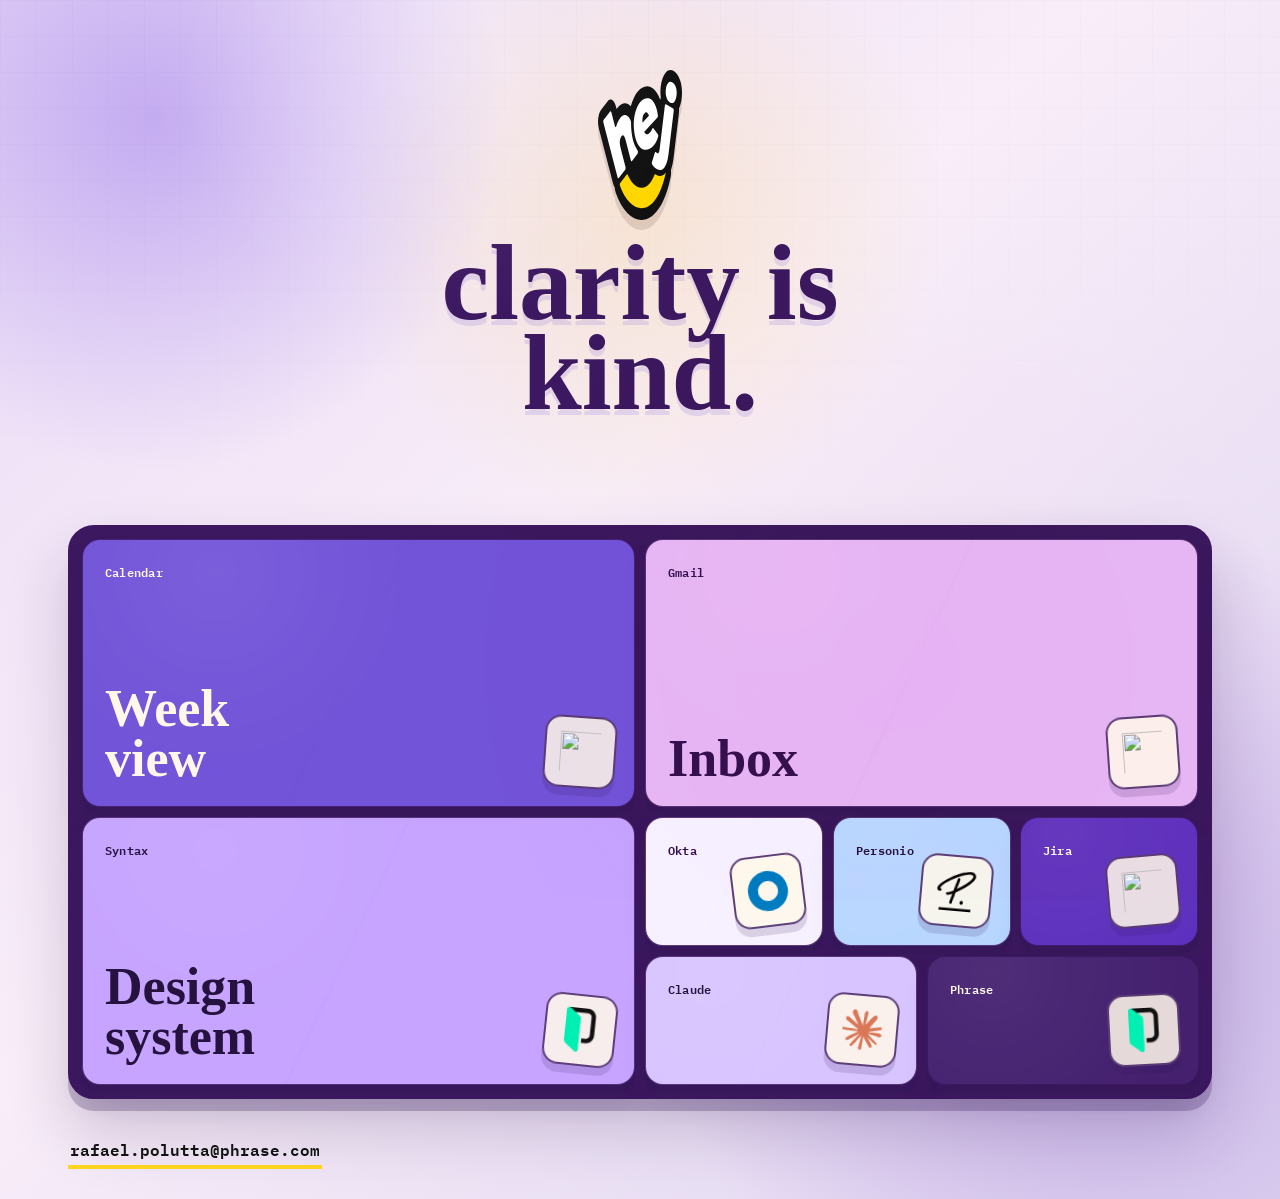
==== commit 0200df46: "Fall back across Booker sources and make favicons transparent The rss2json proxy started returning 5" ====
--- a/phrase/index.html
+++ b/phrase/index.html
@@ -20,12 +20,12 @@
   <meta name="twitter:title" content="Phrase Work Links - hejhub">
   <meta name="twitter:description" content="Focused Phrase work links for Rafael Polutta: calendar, inbox, design system, tasks, people tools, and product shortcuts.">
   <meta name="twitter:image" content="https://hejhub.com/assets/images/portrait.png">
-  <link rel="apple-touch-icon" sizes="180x180" href="/apple-touch-icon.png?v=20260929a">
-  <link rel="icon" type="image/png" sizes="32x32" href="/favicon-32x32.png?v=20260929a">
-  <link rel="icon" type="image/png" sizes="16x16" href="/favicon-16x16.png?v=20260929a">
-  <link rel="icon" href="/favicon.ico?v=20260929a" sizes="any">
-  <link rel="shortcut icon" href="/favicon.ico?v=20260929a">
-  <link rel="icon" href="/favicon.svg?v=20260929a" type="image/svg+xml">
+  <link rel="apple-touch-icon" sizes="180x180" href="/apple-touch-icon.png?v=20261014a">
+  <link rel="icon" type="image/png" sizes="32x32" href="/favicon-32x32.png?v=20261014a">
+  <link rel="icon" type="image/png" sizes="16x16" href="/favicon-16x16.png?v=20261014a">
+  <link rel="icon" href="/favicon.ico?v=20261014a" sizes="any">
+  <link rel="shortcut icon" href="/favicon.ico?v=20261014a">
+  <link rel="icon" href="/favicon.svg?v=20261014a" type="image/svg+xml">
   <link rel="preconnect" href="https://fonts.googleapis.com">
   <link rel="preconnect" href="https://fonts.gstatic.com" crossorigin>
   <link rel="preconnect" href="https://cdn.jsdelivr.net">
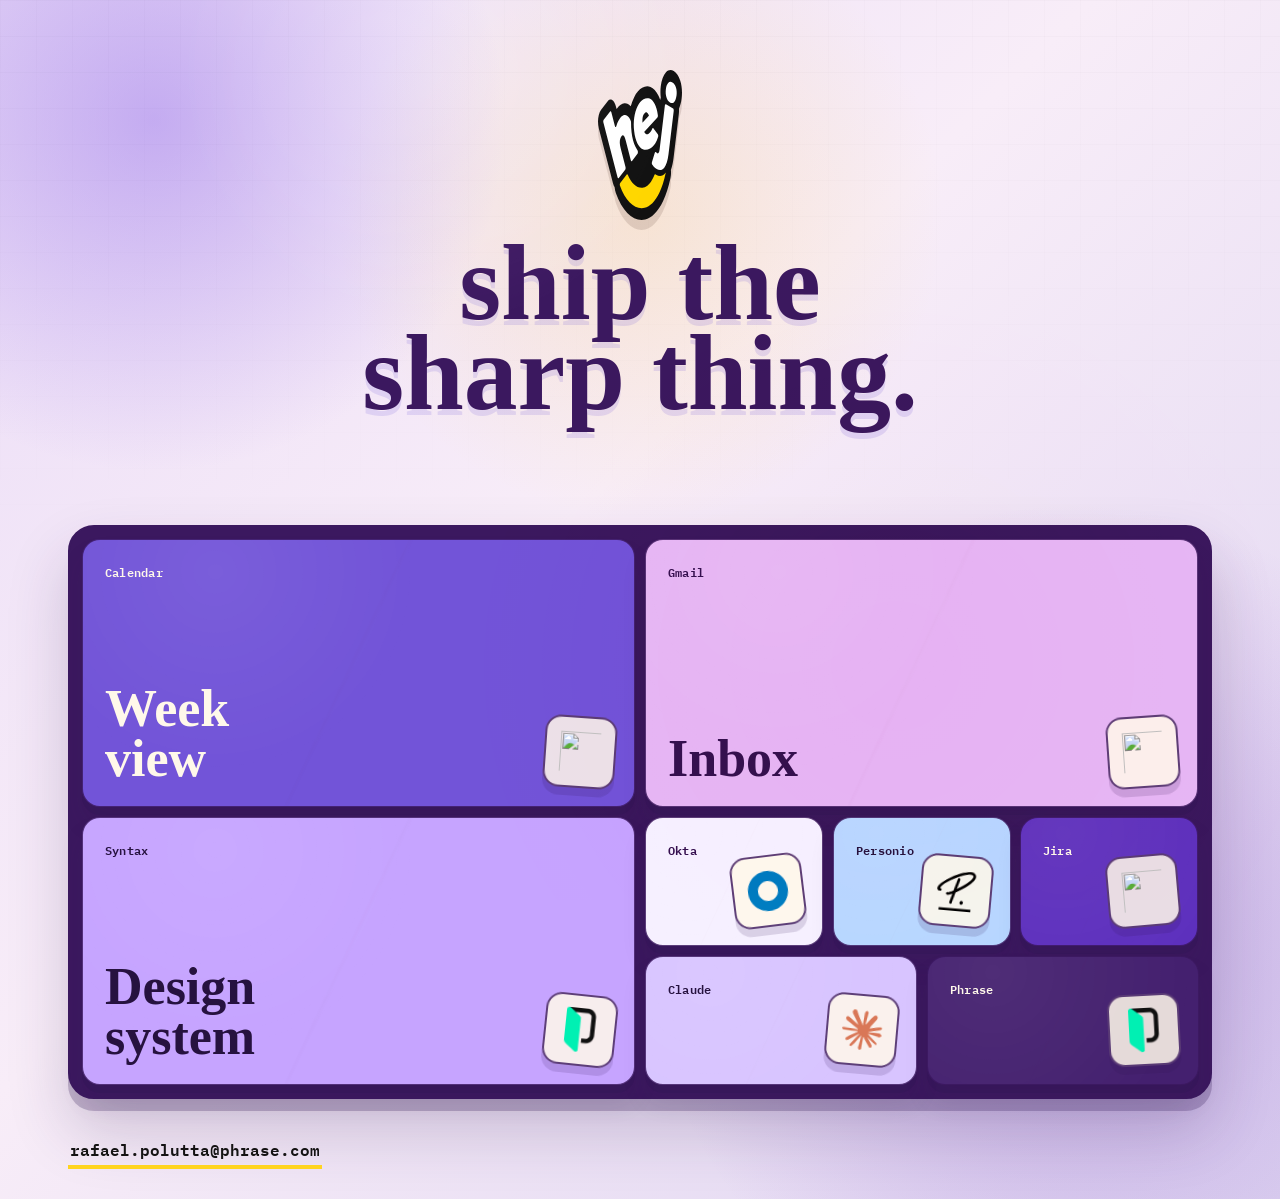
==== commit 25e79f41: "Serve favicons from a fresh path to bust browser icon caches Browsers keep favicons in a separate ca" ====
--- a/phrase/index.html
+++ b/phrase/index.html
@@ -20,12 +20,12 @@
   <meta name="twitter:title" content="Phrase Work Links - hejhub">
   <meta name="twitter:description" content="Focused Phrase work links for Rafael Polutta: calendar, inbox, design system, tasks, people tools, and product shortcuts.">
   <meta name="twitter:image" content="https://hejhub.com/assets/images/portrait.png">
-  <link rel="apple-touch-icon" sizes="180x180" href="/apple-touch-icon.png?v=20261014a">
-  <link rel="icon" type="image/png" sizes="32x32" href="/favicon-32x32.png?v=20261014a">
-  <link rel="icon" type="image/png" sizes="16x16" href="/favicon-16x16.png?v=20261014a">
-  <link rel="icon" href="/favicon.ico?v=20261014a" sizes="any">
-  <link rel="shortcut icon" href="/favicon.ico?v=20261014a">
-  <link rel="icon" href="/favicon.svg?v=20261014a" type="image/svg+xml">
+  <link rel="apple-touch-icon" sizes="180x180" href="/assets/icons/favicon/apple-touch-icon.png?v=20261015a">
+  <link rel="icon" type="image/png" sizes="32x32" href="/assets/icons/favicon/favicon-32x32.png?v=20261015a">
+  <link rel="icon" type="image/png" sizes="16x16" href="/assets/icons/favicon/favicon-16x16.png?v=20261015a">
+  <link rel="icon" href="/assets/icons/favicon/favicon.ico?v=20261015a" sizes="any">
+  <link rel="shortcut icon" href="/assets/icons/favicon/favicon.ico?v=20261015a">
+  <link rel="icon" href="/assets/icons/favicon/favicon.svg?v=20261015a" type="image/svg+xml">
   <link rel="preconnect" href="https://fonts.googleapis.com">
   <link rel="preconnect" href="https://fonts.gstatic.com" crossorigin>
   <link rel="preconnect" href="https://cdn.jsdelivr.net">
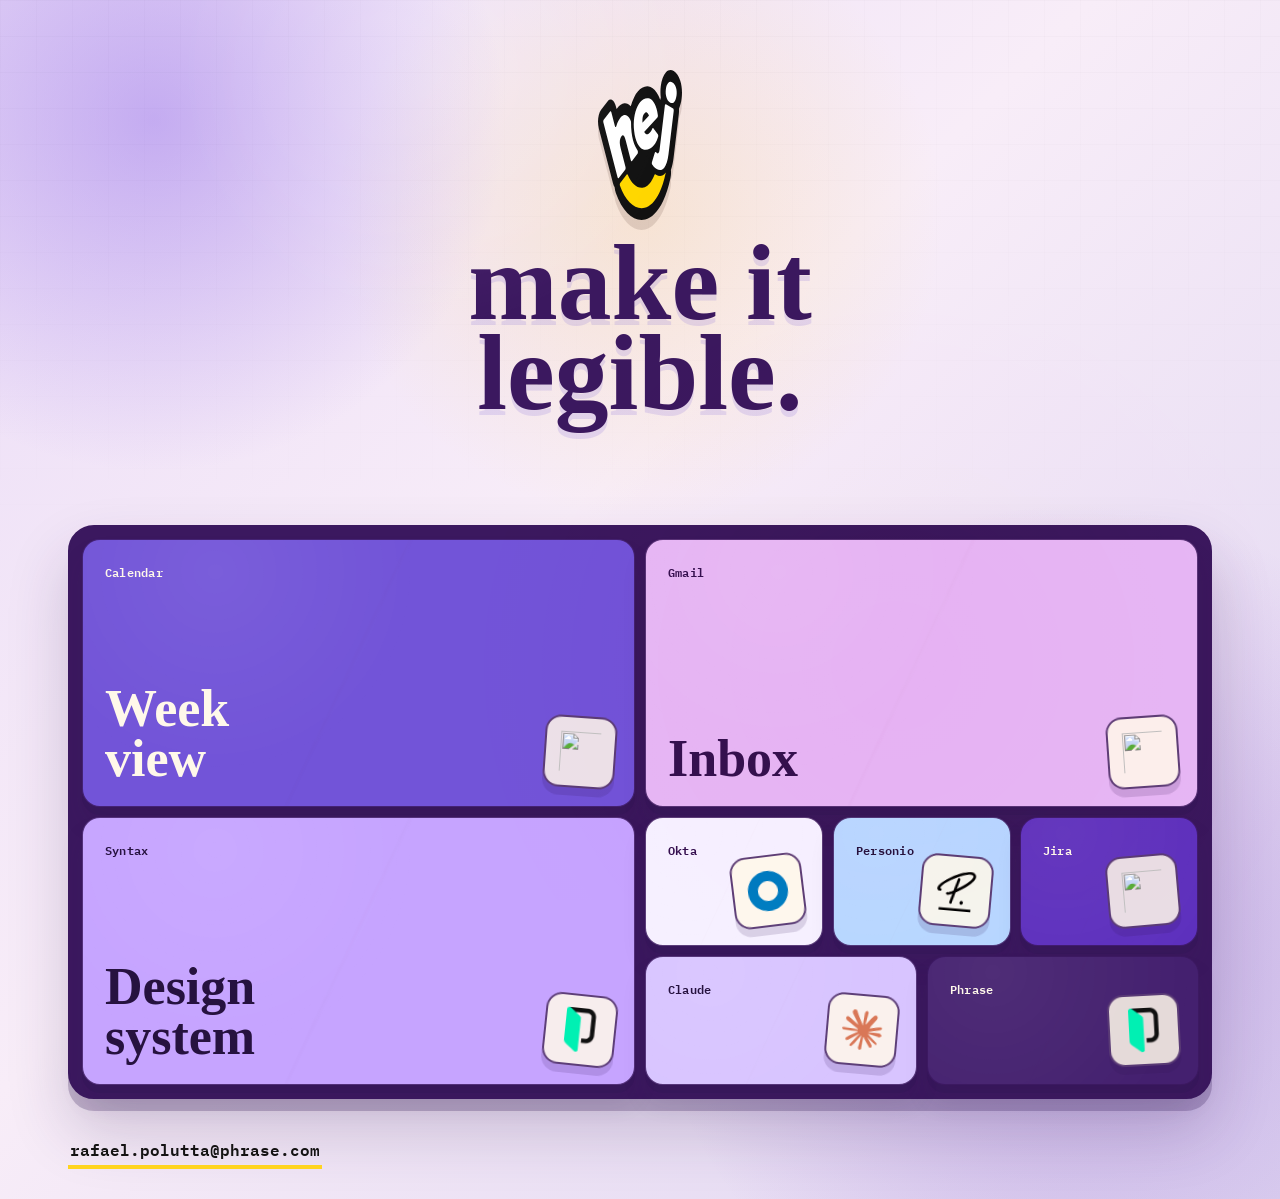
==== commit cf0166c8: "Make the touch icon transparent Safari on macOS uses the 180px apple-touch-icon for tab icons, so th" ====
--- a/phrase/index.html
+++ b/phrase/index.html
@@ -20,12 +20,12 @@
   <meta name="twitter:title" content="Phrase Work Links - hejhub">
   <meta name="twitter:description" content="Focused Phrase work links for Rafael Polutta: calendar, inbox, design system, tasks, people tools, and product shortcuts.">
   <meta name="twitter:image" content="https://hejhub.com/assets/images/portrait.png">
-  <link rel="apple-touch-icon" sizes="180x180" href="/assets/icons/favicon/apple-touch-icon.png?v=20261015a">
-  <link rel="icon" type="image/png" sizes="32x32" href="/assets/icons/favicon/favicon-32x32.png?v=20261015a">
-  <link rel="icon" type="image/png" sizes="16x16" href="/assets/icons/favicon/favicon-16x16.png?v=20261015a">
-  <link rel="icon" href="/assets/icons/favicon/favicon.ico?v=20261015a" sizes="any">
-  <link rel="shortcut icon" href="/assets/icons/favicon/favicon.ico?v=20261015a">
-  <link rel="icon" href="/assets/icons/favicon/favicon.svg?v=20261015a" type="image/svg+xml">
+  <link rel="apple-touch-icon" sizes="180x180" href="/assets/icons/favicon/touch-icon.png?v=20261015b">
+  <link rel="icon" type="image/png" sizes="32x32" href="/assets/icons/favicon/favicon-32x32.png?v=20261015b">
+  <link rel="icon" type="image/png" sizes="16x16" href="/assets/icons/favicon/favicon-16x16.png?v=20261015b">
+  <link rel="icon" href="/assets/icons/favicon/favicon.ico?v=20261015b" sizes="any">
+  <link rel="shortcut icon" href="/assets/icons/favicon/favicon.ico?v=20261015b">
+  <link rel="icon" href="/assets/icons/favicon/favicon.svg?v=20261015b" type="image/svg+xml">
   <link rel="preconnect" href="https://fonts.googleapis.com">
   <link rel="preconnect" href="https://fonts.gstatic.com" crossorigin>
   <link rel="preconnect" href="https://cdn.jsdelivr.net">
